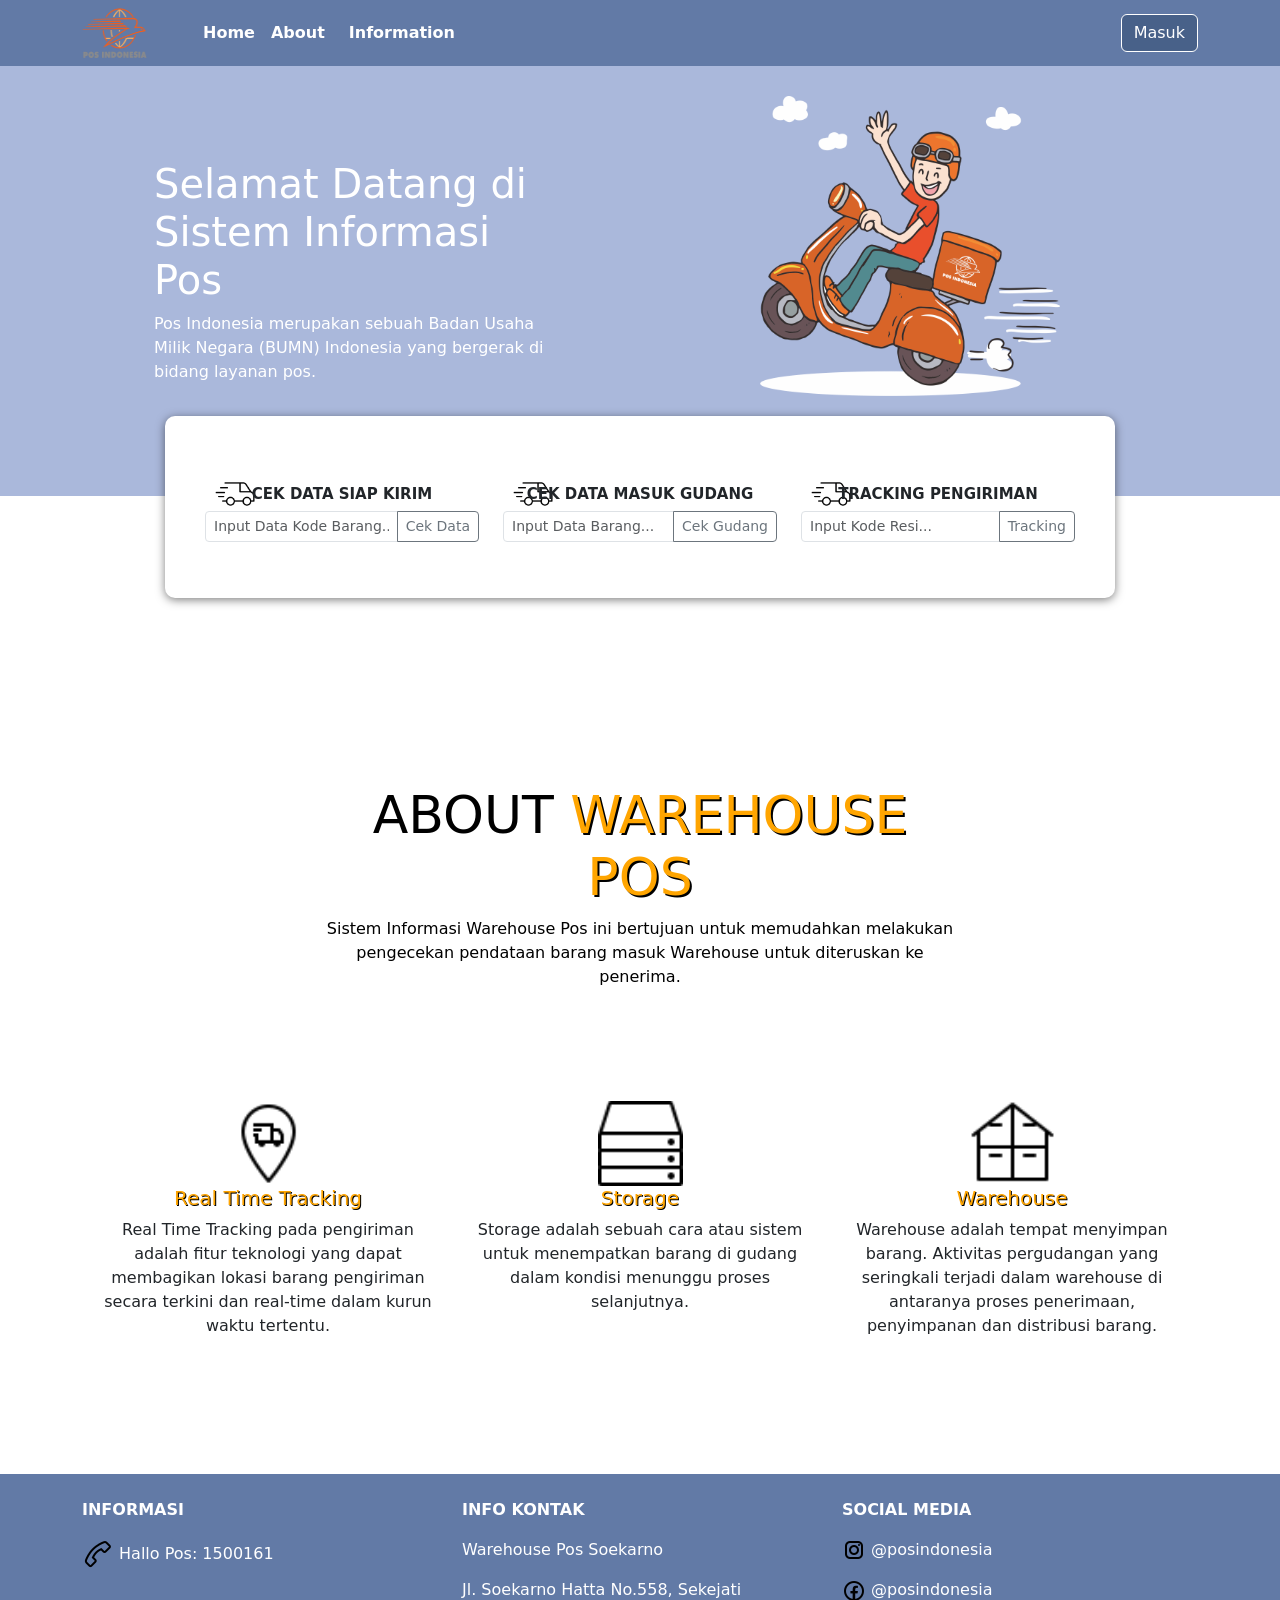
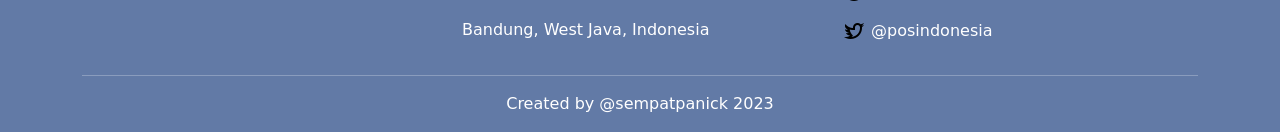
==== index.html @ ad921e0d "awal commit" ====
<!doctype html>
<html lang="en">

<head>
  <meta charset="utf-8">
  <meta name="viewport" content="width=device-width, initial-scale=1">
  <title>Sistem Informasi POS</title>
  <link href="https://cdn.jsdelivr.net/npm/bootstrap@5.3.0-alpha1/dist/css/bootstrap.min.css" rel="stylesheet"
    integrity="sha384-GLhlTQ8iRABdZLl6O3oVMWSktQOp6b7In1Zl3/Jr59b6EGGoI1aFkw7cmDA6j6gD" crossorigin="anonymous">
  <link href="assets/css/style.css" rel="stylesheet">
</head>

<body>
  <nav class="navbar fixed-top navbar-expand-lg bg-body-tertiary">
    <div class="container">
      <img src="assets/images/logoposnav.png" alt="Bootstrap" width="65" height="50" class="me-5">
      <button class="navbar-toggler" type="button" data-bs-toggle="collapse" data-bs-target="#navbarNav"
        aria-controls="navbarNav" aria-expanded="false" aria-label="Toggle navigation">
        <span class="navbar-toggler-icon"></span>
      </button>
      <div class="collapse navbar-collapse" id="navbarNav">
        <ul class="navbar-nav">
          <li class="nav-item">
            <a class="nav-link active fw-bold px-2" aria-current="page" href="#">Home</a>
          </li>
          <li class="nav-item">
            <a class="nav-link fw-bold px-2" href="#">About</a>
          </li>
          <li class="nav-item px-2">
            <a class="nav-link fw-bold" href="#">Information</a>
          </li>
        </ul>
        <form class="d-flex ms-auto" role="search">
          <a class="btn btn-masuk" href="pages/login.html">Masuk</a>
        </form>
      </div>
    </div>
  </nav>

  <!-- Content -->
  <div class="baner">
    <div class="container p-5">
      <div class="row justify-content-around">
        <div class="col mt-5 p-5">
          <h1 class="mt-3">Selamat Datang di Sistem Informasi Pos</h1>
          <p>Pos Indonesia merupakan sebuah Badan Usaha Milik Negara (BUMN) Indonesia yang bergerak di bidang layanan
            pos.</p>
        </div>
        <div class="col ms-5 p-5">
          <img src="assets/images/maskotpos.png" alt="Bootstrap" width="300" height="300" class="mx-5">
        </div>
      </div>
    </div>
  </div>

  <!-- info panel -->
  <div class="container">
    <div class="row justify-content-center">
      <div class="col-10 info-panel">
        <div class="row">
          <div class="col-lg">
            <img src="assets/images/icondeliv.png" alt="employee" class="float-left">
            <h4>Cek Data Siap Kirim</h4>
            <div class="input-group input-group-sm mb-3">
              <input type="text" class="form-control" placeholder="Input Data Kode Barang..." aria-label="lacakdata">
              <button class="btn btn-outline-secondary" type="button">Cek Data</button>
            </div>
          </div>
          <div class="col-lg">
            <img src="assets/images/icondeliv.png" alt="high res" class="float-left">
            <h4>Cek Data Masuk Gudang</h4>
            <div class="input-group input-group-sm mb-3">
              <input type="text" class="form-control" placeholder="Input Data Barang..." aria-label="mencaridatagudang">
              <button class="btn btn-outline-secondary" type="button">Cek Gudang</button>
            </div>
          </div>
          <div class="col-lg">
            <img src="assets/images/icondeliv.png" alt="security" class="float-left">
            <h4>Tracking Pengiriman</h4>
            <div class="input-group input-group-sm mb-3">
              <input type="text" class="form-control" placeholder="Input Kode Resi..." aria-label="trackingpengiriman">
              <button class="btn btn-outline-secondary" type="button">Tracking</button>
            </div>
          </div>
        </div>
      </div>
    </div>
  </div>
  <!-- akhir info panel -->

  <div id="aboutme"></div>
  <section id="about" class="about">
    <div class="container text-center mt-5">
      <div class="row justify-content-center about-us">
        <div class="col-md-7 text-center mt-5 mb-5">
          <div class="isi mt-5 mb-5">
            <h3>About <span>Warehouse Pos</span></h3>
            <p>
              Sistem Informasi Warehouse Pos ini bertujuan untuk memudahkan melakukan pengecekan pendataan barang masuk
              Warehouse untuk diteruskan ke penerima.
            </p>
          </div>
        </div>

        <div class="card-group">
          <div class="card">
            <div class="card-body">
              <img src="assets/images/iconstracking.png" class="card-img-top w-25">
              <h5 class="card-title">Real Time Tracking</h5>
              <p class="card-text">Real Time Tracking pada pengiriman adalah fitur teknologi yang dapat membagikan
                lokasi barang pengiriman secara terkini dan real-time dalam kurun waktu tertentu.</p>
            </div>
          </div>
          <div class="card">
            <div class="card-body">
              <img src="assets/images/iconsstorage.png" class="card-img-top w-25">
              <h5 class="card-title">Storage</h5>
              <p class="card-text">Storage adalah sebuah cara atau sistem untuk menempatkan barang di gudang dalam
                kondisi menunggu proses selanjutnya.</p>
            </div>
          </div>
          <div class="card">
            <div class="card-body">
              <img src="assets/images/iconswarehouse.png" class="card-img-top w-25">
              <h5 class="card-title">Warehouse</h5>
              <p class="card-text">Warehouse adalah tempat menyimpan barang. Aktivitas pergudangan yang seringkali
                terjadi dalam warehouse di antaranya proses penerimaan, penyimpanan dan distribusi barang.</p>
            </div>
          </div>
        </div>

      </div>
    </div>
  </section>

  <section class="footer">
    <footer class="text-white">
      <div class="container footer">
        <div class="row pt-2">
          <div class="col-md-4 mt-3 footer-box">
            <p><b>INFORMASI</b></p>
            <p><img src="assets/images/iconcall.png" class="icon"> Hallo Pos: 1500161</p>
          </div>
          <div class="col-md-4 mt-3 footer-box">
            <p><b>INFO KONTAK</b></p>
            <p>Warehouse Pos Soekarno</p>
            <p>Jl. Soekarno Hatta No.558, Sekejati</p>
            <p>Bandung, West Java, Indonesia</p>
          </div>
          <div class="col-md-4 mt-3 footer-box">
            <p><b>SOCIAL MEDIA</b></p>
            <p><img src="assets/images/iconinstagram.png" class="icon"> @posindonesia</p>
            <p><img src="assets/images/iconfacebook.png" class="icon"> @posindonesia</p>
            <p><img src="assets/images/icontwitter.png" class="icon"> @posindonesia</p>
          </div>
          <div class="copyright col text-center">
            <hr>
            <p>Created by <a>@sempatpanick 2023</a>
          </div>
        </div>
      </div>
    </footer>
  </section>

  <script src="https://cdn.jsdelivr.net/npm/bootstrap@5.3.0-alpha1/dist/js/bootstrap.bundle.min.js"
    integrity="sha384-w76AqPfDkMBDXo30jS1Sgez6pr3x5MlQ1ZAGC+nuZB+EYdgRZgiwxhTBTkF7CXvN"
    crossorigin="anonymous"></script>
</body>

</html>
---- assets/css/style.css ----
.navbar {
  background-color: #627aa6 !important;
  /* box-shadow: 2px 2px 2px rgba(255, 255, 255, 0.8);
  padding: 10px;
  border: 1px dashed grey; */
}
.nav-link {
  color: white !important;
}
.btn-masuk {
  background-color: #486189;
  color: white;
  border: 1px solid white;
}

.baner,
h1 {
  background-color: #aab8db;
  color: white;
}

/* Bagian Panel */
.info-panel {
  box-shadow: 0 2px 10px rgba(0, 0, 0, 0.5);
  border-radius: 10px;
  margin-top: -80px;
  background-color: white;
  padding: 40px;
}

.info-panel img {
  width: 40px;
  height: 40px;
  margin-bottom: -50px;
  margin-left: 10px;
}

.info-panel h4 {
  font-size: 15px;
  text-transform: uppercase;
  font-weight: bold;
  margin-top: 5px;
  text-align: center;
}
/* Akhir Bagian Panel */

body {
  height: 1000px;
}

/* Awal About */
.about {
  background-size: cover;
  color: black;
  background-position: center;
  position: relative;
}

.about-us {
  margin-top: 90px;
  margin-bottom: 120px;
  text-align: center;
}

.about-us h3 {
  font-size: 52px;
  font-weight: 200;
  text-transform: uppercase;
  margin-top: 30px;
}

.about-us h3 span {
  font-weight: 500;
  color: orange;
  text-shadow: 2px 2px #000;
}
/* Akhir About */

.card{
  border: #000;
}
.card h5{
  color: orange;
  text-shadow: 1px 1px #000;
}

.footer{
  background-color: #627aa6 !important;
}
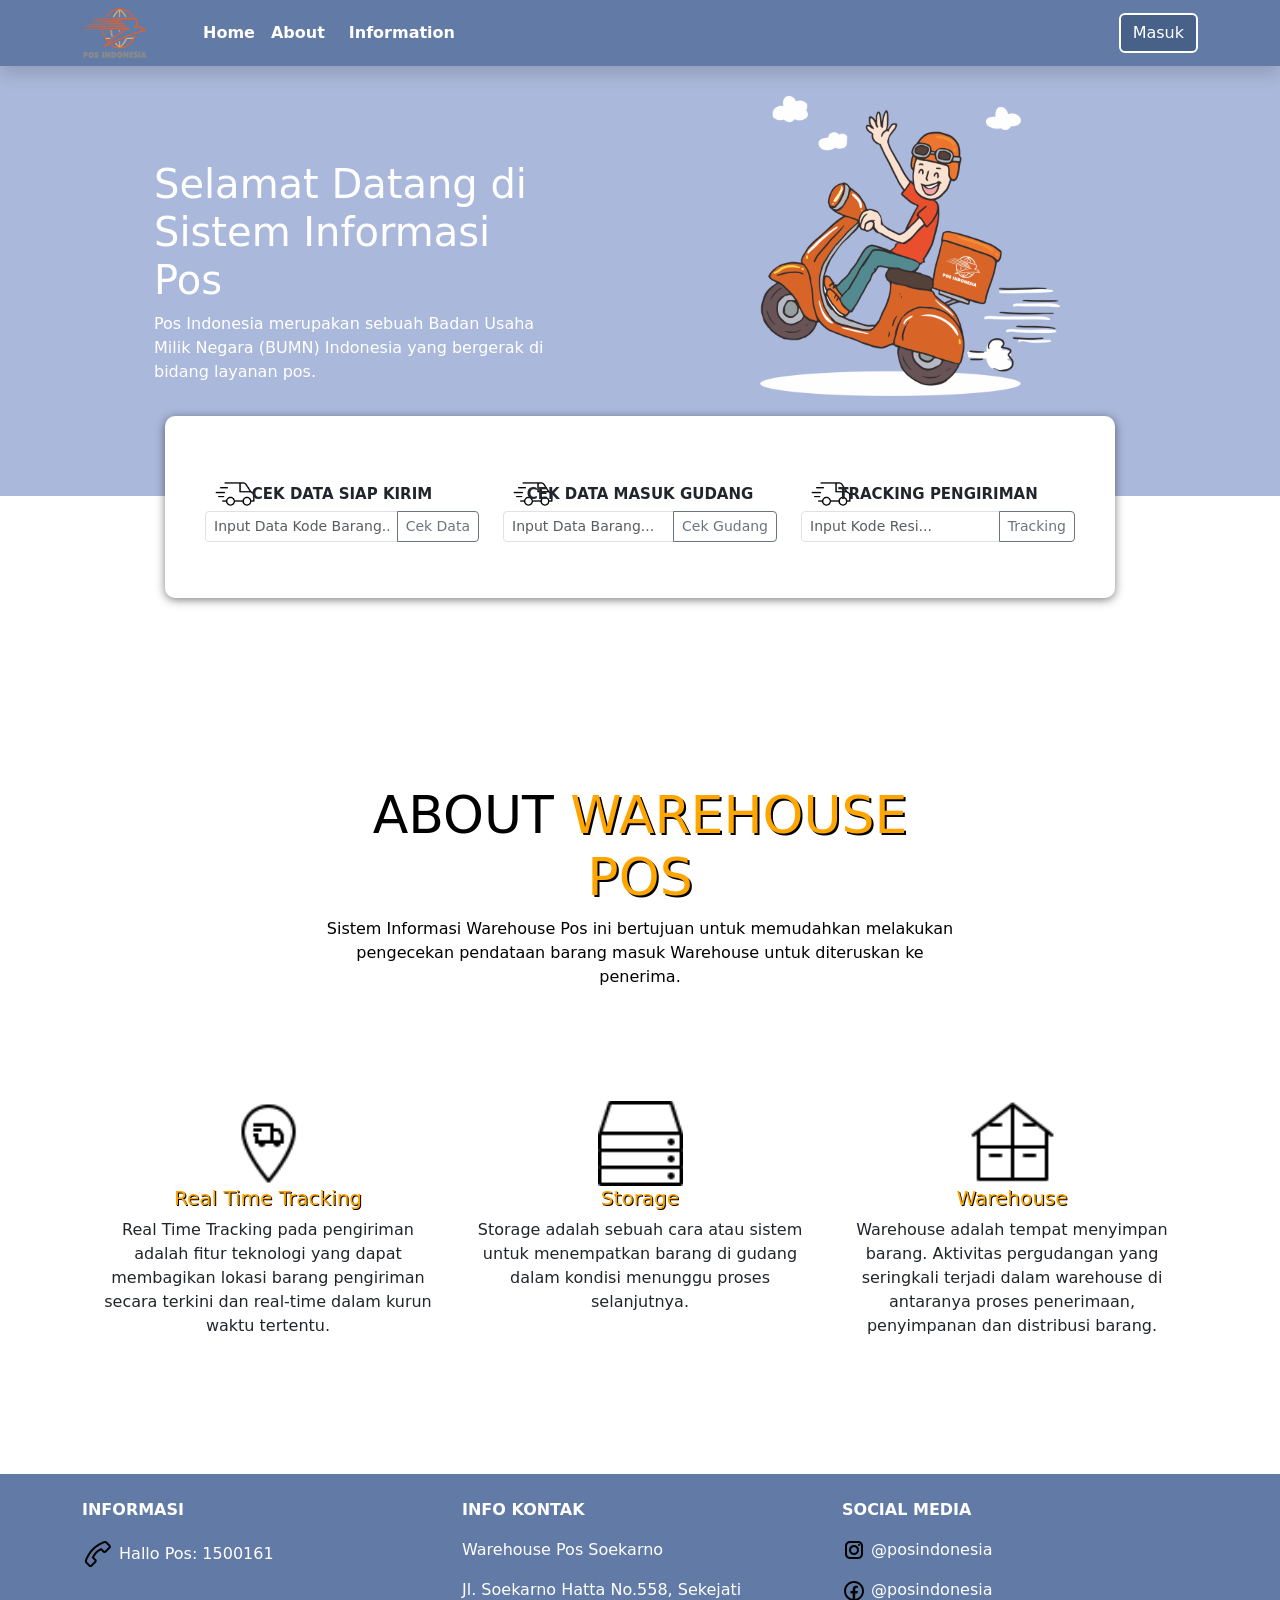
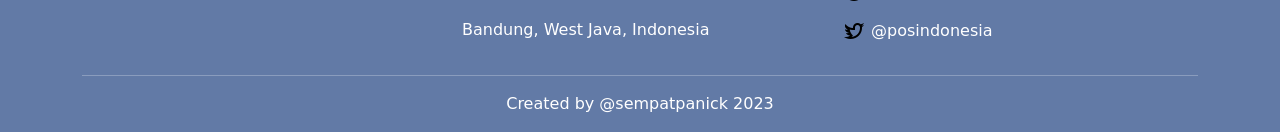
==== commit 423e1e1a: "Update CSS di index, admin, login dan tables" ====
--- a/index.html
+++ b/index.html
@@ -11,7 +11,7 @@
 </head>
 
 <body>
-  <nav class="navbar fixed-top navbar-expand-lg bg-body-tertiary">
+  <nav class="shadow bg-body navbar fixed-top navbar-expand-lg bg-body-tertiary">
     <div class="container">
       <img src="assets/images/logoposnav.png" alt="Bootstrap" width="65" height="50" class="me-5">
       <button class="navbar-toggler" type="button" data-bs-toggle="collapse" data-bs-target="#navbarNav"
@@ -24,10 +24,10 @@
             <a class="nav-link active fw-bold px-2" aria-current="page" href="#">Home</a>
           </li>
           <li class="nav-item">
-            <a class="nav-link fw-bold px-2" href="#">About</a>
+            <a class="nav-link fw-bold px-2" href="#aboutme">About</a>
           </li>
           <li class="nav-item px-2">
-            <a class="nav-link fw-bold" href="#">Information</a>
+            <a class="nav-link fw-bold" href="#footer">Information</a>
           </li>
         </ul>
         <form class="d-flex ms-auto" role="search">
@@ -133,34 +133,36 @@
     </div>
   </section>
 
-  <section class="footer">
-    <footer class="text-white">
-      <div class="container footer">
-        <div class="row pt-2">
-          <div class="col-md-4 mt-3 footer-box">
-            <p><b>INFORMASI</b></p>
-            <p><img src="assets/images/iconcall.png" class="icon"> Hallo Pos: 1500161</p>
-          </div>
-          <div class="col-md-4 mt-3 footer-box">
-            <p><b>INFO KONTAK</b></p>
-            <p>Warehouse Pos Soekarno</p>
-            <p>Jl. Soekarno Hatta No.558, Sekejati</p>
-            <p>Bandung, West Java, Indonesia</p>
-          </div>
-          <div class="col-md-4 mt-3 footer-box">
-            <p><b>SOCIAL MEDIA</b></p>
-            <p><img src="assets/images/iconinstagram.png" class="icon"> @posindonesia</p>
-            <p><img src="assets/images/iconfacebook.png" class="icon"> @posindonesia</p>
-            <p><img src="assets/images/icontwitter.png" class="icon"> @posindonesia</p>
-          </div>
-          <div class="copyright col text-center">
-            <hr>
-            <p>Created by <a>@sempatpanick 2023</a>
+  <div id="footer">
+    <section class="footer">
+      <footer class="text-white">
+        <div class="container footer">
+          <div class="row pt-2">
+            <div class="col-md-4 mt-3 footer-box">
+              <p><b>INFORMASI</b></p>
+              <p><img src="assets/images/iconcall.png" class="icon"> Hallo Pos: 1500161</p>
+            </div>
+            <div class="col-md-4 mt-3 footer-box">
+              <p><b>INFO KONTAK</b></p>
+              <p>Warehouse Pos Soekarno</p>
+              <p>Jl. Soekarno Hatta No.558, Sekejati</p>
+              <p>Bandung, West Java, Indonesia</p>
+            </div>
+            <div class="col-md-4 mt-3 footer-box">
+              <p><b>SOCIAL MEDIA</b></p>
+              <p><img src="assets/images/iconinstagram.png" class="icon"> @posindonesia</p>
+              <p><img src="assets/images/iconfacebook.png" class="icon"> @posindonesia</p>
+              <p><img src="assets/images/icontwitter.png" class="icon"> @posindonesia</p>
+            </div>
+            <div class="copyright col text-center">
+              <hr>
+              <p>Created by <a>@sempatpanick 2023</a>
+            </div>
           </div>
         </div>
-      </div>
-    </footer>
-  </section>
+      </footer>
+    </section>
+  </div>
 
   <script src="https://cdn.jsdelivr.net/npm/bootstrap@5.3.0-alpha1/dist/js/bootstrap.bundle.min.js"
     integrity="sha384-w76AqPfDkMBDXo30jS1Sgez6pr3x5MlQ1ZAGC+nuZB+EYdgRZgiwxhTBTkF7CXvN"
--- a/assets/css/style.css
+++ b/assets/css/style.css
@@ -4,13 +4,27 @@
   padding: 10px;
   border: 1px dashed grey; */
 }
+
 .nav-link {
   color: white !important;
 }
+
 .btn-masuk {
   background-color: #486189;
   color: white;
   border: 1px solid white;
+}
+
+.btn-masuk {
+  background-color: #486189;
+  color: white;
+  border: 2px solid white;
+}
+
+.btn-masuk:hover {
+  background-color: #486189;
+  color: black;
+  border: 2px solid black;
 }
 
 .baner,
@@ -42,6 +56,7 @@
   margin-top: 5px;
   text-align: center;
 }
+
 /* Akhir Bagian Panel */
 
 body {
@@ -74,16 +89,18 @@
   color: orange;
   text-shadow: 2px 2px #000;
 }
+
 /* Akhir About */
 
-.card{
+.card {
   border: #000;
 }
-.card h5{
+
+.card h5 {
   color: orange;
   text-shadow: 1px 1px #000;
 }
 
-.footer{
+.footer {
   background-color: #627aa6 !important;
 }
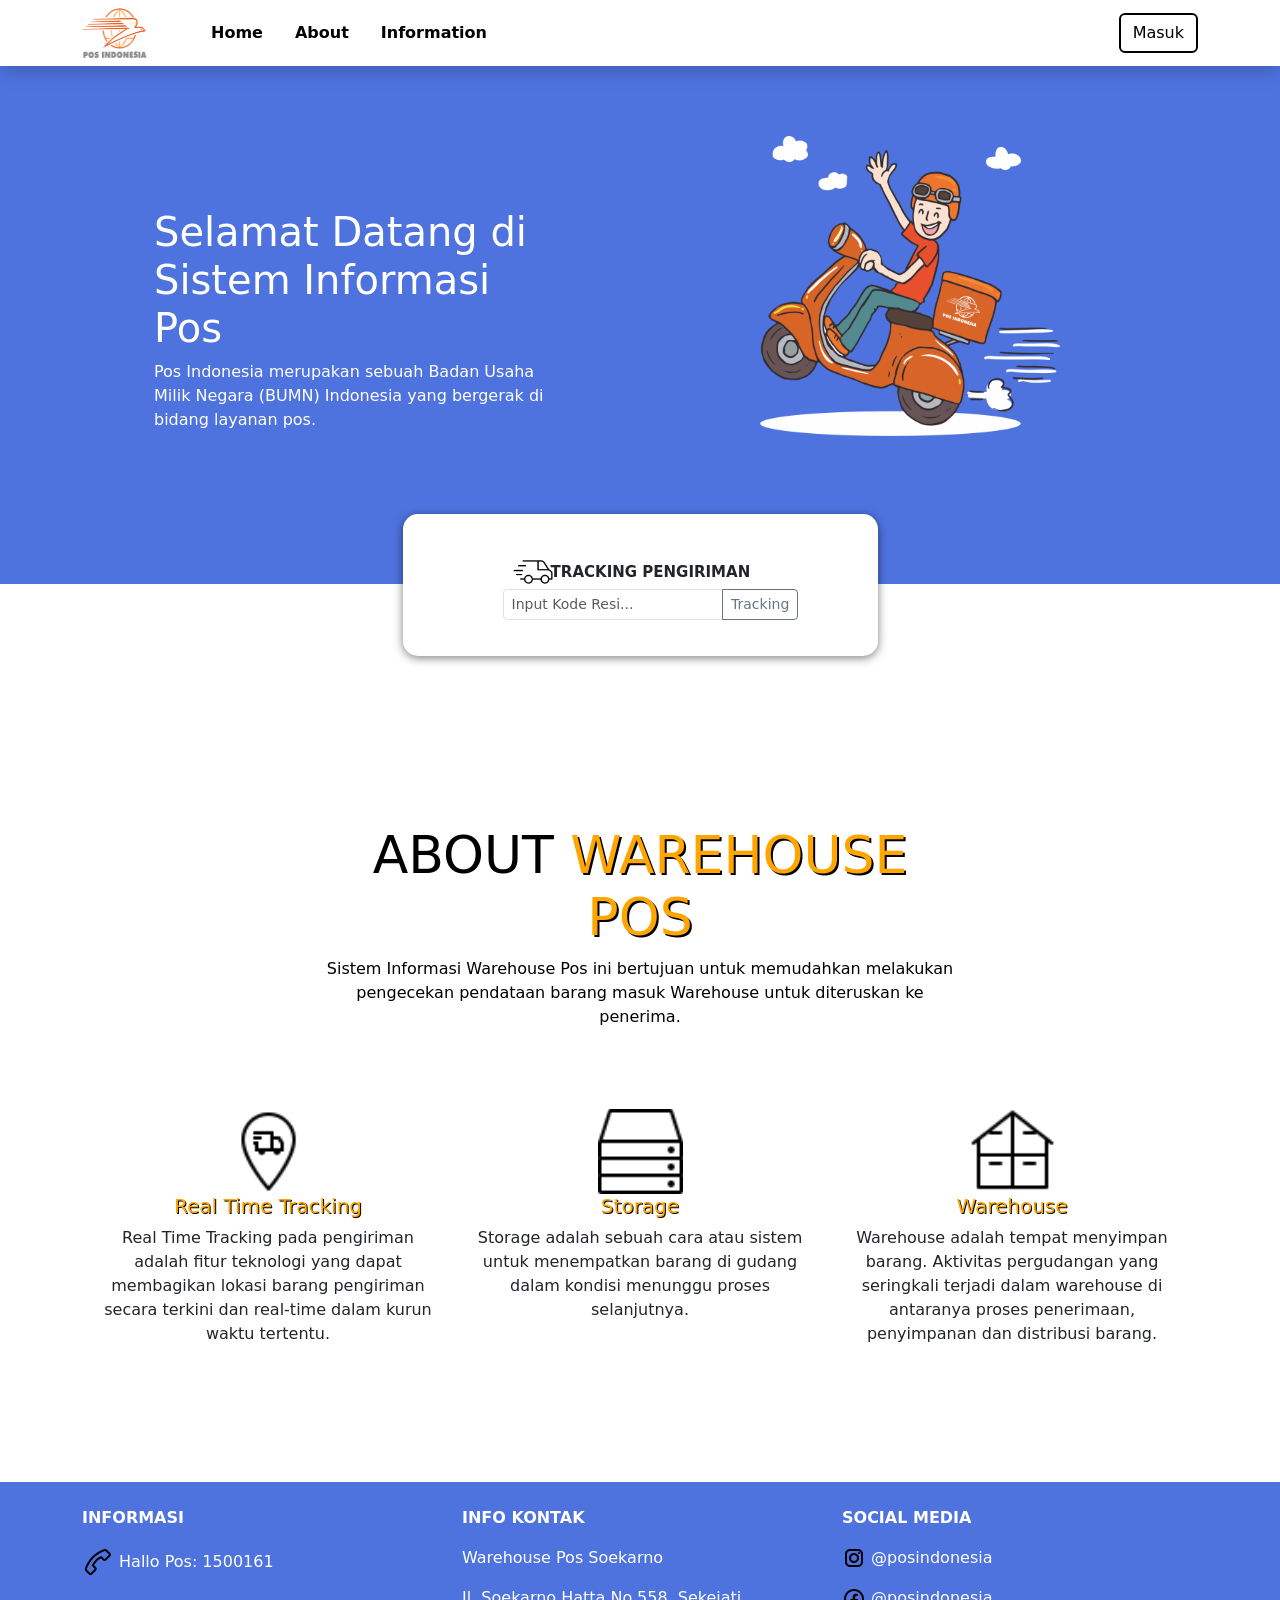
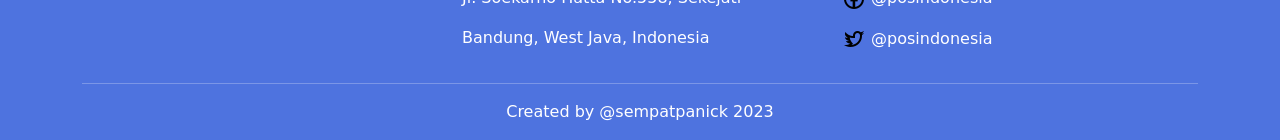
==== commit 24c677f0: "update index, admin, login, tables pewarnaan" ====
--- a/index.html
+++ b/index.html
@@ -8,6 +8,7 @@
   <link href="https://cdn.jsdelivr.net/npm/bootstrap@5.3.0-alpha1/dist/css/bootstrap.min.css" rel="stylesheet"
     integrity="sha384-GLhlTQ8iRABdZLl6O3oVMWSktQOp6b7In1Zl3/Jr59b6EGGoI1aFkw7cmDA6j6gD" crossorigin="anonymous">
   <link href="assets/css/style.css" rel="stylesheet">
+  <link rel="icon" href="assets/images/logoposnav.png">
 </head>
 
 <body>
@@ -20,11 +21,11 @@
       </button>
       <div class="collapse navbar-collapse" id="navbarNav">
         <ul class="navbar-nav">
-          <li class="nav-item">
-            <a class="nav-link active fw-bold px-2" aria-current="page" href="#">Home</a>
+          <li class="nav-item px-2">
+            <a class="nav-link active fw-bold" aria-current="page" href="#">Home</a>
           </li>
-          <li class="nav-item">
-            <a class="nav-link fw-bold px-2" href="#aboutme">About</a>
+          <li class="nav-item px-2">
+            <a class="nav-link fw-bold" href="#aboutme">About</a>
           </li>
           <li class="nav-item px-2">
             <a class="nav-link fw-bold" href="#footer">Information</a>
@@ -42,11 +43,11 @@
     <div class="container p-5">
       <div class="row justify-content-around">
         <div class="col mt-5 p-5">
-          <h1 class="mt-3">Selamat Datang di Sistem Informasi Pos</h1>
+          <h1 class="mt-4">Selamat Datang di Sistem Informasi Pos</h1>
           <p>Pos Indonesia merupakan sebuah Badan Usaha Milik Negara (BUMN) Indonesia yang bergerak di bidang layanan
             pos.</p>
         </div>
-        <div class="col ms-5 p-5">
+        <div class="img-maskot col ms-5 p-5">
           <img src="assets/images/maskotpos.png" alt="Bootstrap" width="300" height="300" class="mx-5">
         </div>
       </div>
@@ -56,35 +57,18 @@
   <!-- info panel -->
   <div class="container">
     <div class="row justify-content-center">
-      <div class="col-10 info-panel">
-        <div class="row">
-          <div class="col-lg">
-            <img src="assets/images/icondeliv.png" alt="employee" class="float-left">
-            <h4>Cek Data Siap Kirim</h4>
-            <div class="input-group input-group-sm mb-3">
-              <input type="text" class="form-control" placeholder="Input Data Kode Barang..." aria-label="lacakdata">
-              <button class="btn btn-outline-secondary" type="button">Cek Data</button>
-            </div>
-          </div>
-          <div class="col-lg">
-            <img src="assets/images/icondeliv.png" alt="high res" class="float-left">
-            <h4>Cek Data Masuk Gudang</h4>
-            <div class="input-group input-group-sm mb-3">
-              <input type="text" class="form-control" placeholder="Input Data Barang..." aria-label="mencaridatagudang">
-              <button class="btn btn-outline-secondary" type="button">Cek Gudang</button>
-            </div>
-          </div>
-          <div class="col-lg">
-            <img src="assets/images/icondeliv.png" alt="security" class="float-left">
-            <h4>Tracking Pengiriman</h4>
-            <div class="input-group input-group-sm mb-3">
-              <input type="text" class="form-control" placeholder="Input Kode Resi..." aria-label="trackingpengiriman">
-              <button class="btn btn-outline-secondary" type="button">Tracking</button>
-            </div>
+      <div class="col-5 info-panel">
+        <div class="col-lg-10">
+          <img src="assets/images/icondeliv.png" alt="security" class="float-left">
+          <h4>Tracking Pengiriman</h4>
+          <div class="input-group input-group-sm mb-3">
+            <input type="text" class="form-control" placeholder="Input Kode Resi..." aria-label="trackingpengiriman">
+            <button class="btn btn-outline-secondary" type="button">Tracking</button>
           </div>
         </div>
       </div>
     </div>
+  </div>
   </div>
   <!-- akhir info panel -->
 
@@ -93,13 +77,11 @@
     <div class="container text-center mt-5">
       <div class="row justify-content-center about-us">
         <div class="col-md-7 text-center mt-5 mb-5">
-          <div class="isi mt-5 mb-5">
-            <h3>About <span>Warehouse Pos</span></h3>
-            <p>
-              Sistem Informasi Warehouse Pos ini bertujuan untuk memudahkan melakukan pengecekan pendataan barang masuk
-              Warehouse untuk diteruskan ke penerima.
-            </p>
-          </div>
+          <h3>About <span>Warehouse Pos</span></h3>
+          <p>
+            Sistem Informasi Warehouse Pos ini bertujuan untuk memudahkan melakukan pengecekan pendataan barang masuk
+            Warehouse untuk diteruskan ke penerima.
+          </p>
         </div>
 
         <div class="card-group">
--- a/assets/css/style.css
+++ b/assets/css/style.css
@@ -1,12 +1,9 @@
 .navbar {
-  background-color: #627aa6 !important;
-  /* box-shadow: 2px 2px 2px rgba(255, 255, 255, 0.8);
-  padding: 10px;
-  border: 1px dashed grey; */
+  background-color: #fff !important;
 }
 
 .nav-link {
-  color: white !important;
+  color: black !important;
 }
 
 .btn-masuk {
@@ -16,30 +13,36 @@
 }
 
 .btn-masuk {
-  background-color: #486189;
-  color: white;
-  border: 2px solid white;
-}
-
-.btn-masuk:hover {
-  background-color: #486189;
+  background-color: white;
   color: black;
   border: 2px solid black;
 }
 
+.btn-masuk:hover {
+  background-color: #4e73df;
+  color: white;
+  border: 2px solid black;
+}
+
+.baner {
+  padding: 40px;
+}
+
 .baner,
 h1 {
-  background-color: #aab8db;
+  background-color: #4e73df;
+  /* background-color: #aab8db; */
   color: white;
 }
 
 /* Bagian Panel */
 .info-panel {
   box-shadow: 0 2px 10px rgba(0, 0, 0, 0.5);
-  border-radius: 10px;
-  margin-top: -80px;
+  border-radius: 15px;
+  margin-top: -70px;
   background-color: white;
-  padding: 40px;
+  padding: 20px;
+  padding-left: 100px;
 }
 
 .info-panel img {
@@ -102,5 +105,27 @@
 }
 
 .footer {
-  background-color: #627aa6 !important;
+  background-color: #4e73df !important;
+}
+
+@media screen and (max-width:680px) {
+
+  /* Bagian Panel */
+  .info-panel {
+    box-shadow: 0 2px 10px rgba(0, 0, 0, 0.5);
+    border-radius: 15px;
+    margin-top: -70px;
+    background-color: white;
+    padding: 25px;
+    width: 350px;
+  }
+
+  .info-panel h4 {
+    font-size: 15px;
+    text-transform: uppercase;
+    font-weight: bold;
+    margin-top: 6px;
+  }
+
+  /* Akhir Bagian Panel */
 }
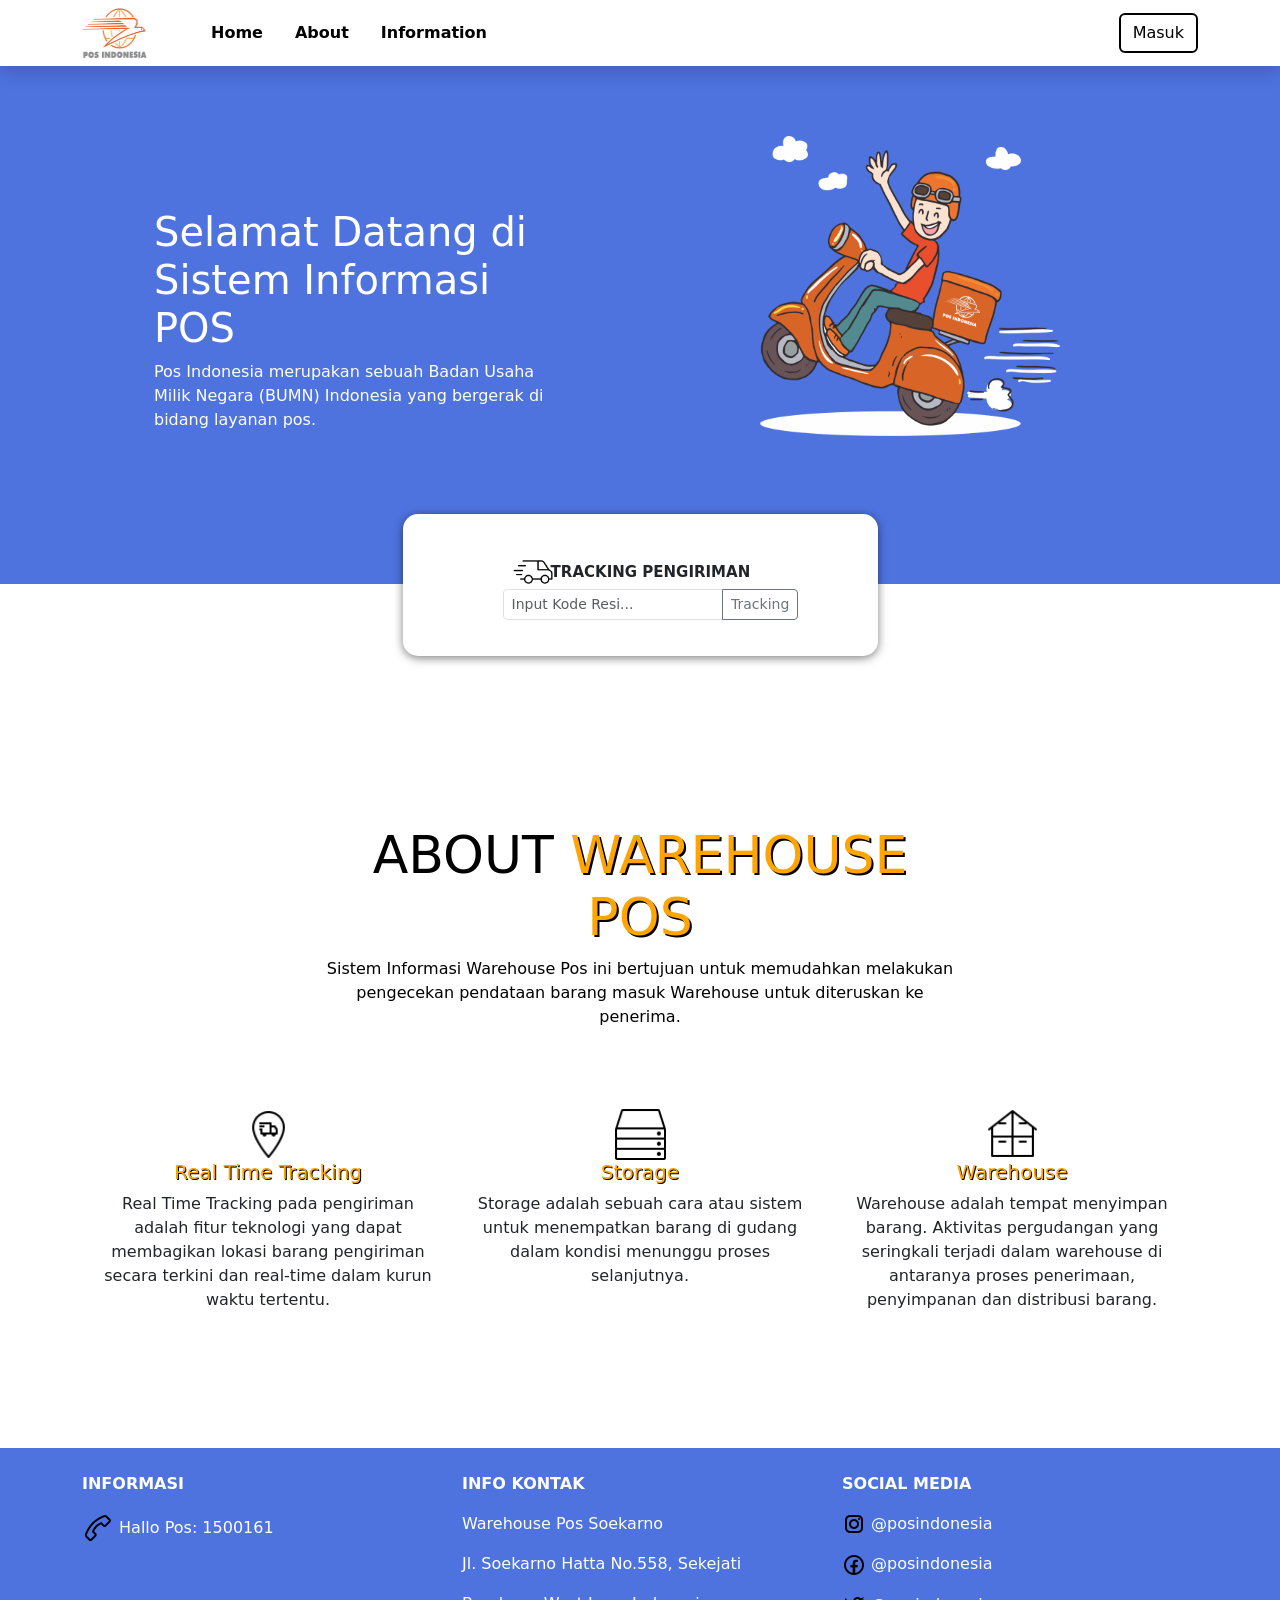
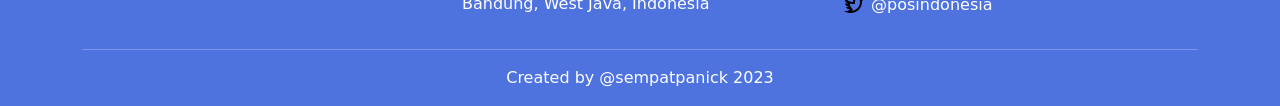
==== commit 4af5a7c8: "Update index dan css" ====
--- a/index.html
+++ b/index.html
@@ -43,7 +43,7 @@
     <div class="container p-5">
       <div class="row justify-content-around">
         <div class="col mt-5 p-5">
-          <h1 class="mt-4">Selamat Datang di Sistem Informasi Pos</h1>
+          <h1 class="mt-4">Selamat Datang di Sistem Informasi POS</h1>
           <p>Pos Indonesia merupakan sebuah Badan Usaha Milik Negara (BUMN) Indonesia yang bergerak di bidang layanan
             pos.</p>
         </div>
@@ -87,7 +87,7 @@
         <div class="card-group">
           <div class="card">
             <div class="card-body">
-              <img src="assets/images/iconstracking.png" class="card-img-top w-25">
+              <img src="assets/images/iconstracking.png" class="card-img-top">
               <h5 class="card-title">Real Time Tracking</h5>
               <p class="card-text">Real Time Tracking pada pengiriman adalah fitur teknologi yang dapat membagikan
                 lokasi barang pengiriman secara terkini dan real-time dalam kurun waktu tertentu.</p>
@@ -95,7 +95,7 @@
           </div>
           <div class="card">
             <div class="card-body">
-              <img src="assets/images/iconsstorage.png" class="card-img-top w-25">
+              <img src="assets/images/iconsstorage.png" class="card-img-top">
               <h5 class="card-title">Storage</h5>
               <p class="card-text">Storage adalah sebuah cara atau sistem untuk menempatkan barang di gudang dalam
                 kondisi menunggu proses selanjutnya.</p>
@@ -103,7 +103,7 @@
           </div>
           <div class="card">
             <div class="card-body">
-              <img src="assets/images/iconswarehouse.png" class="card-img-top w-25">
+              <img src="assets/images/iconswarehouse.png" class="card-img-top">
               <h5 class="card-title">Warehouse</h5>
               <p class="card-text">Warehouse adalah tempat menyimpan barang. Aktivitas pergudangan yang seringkali
                 terjadi dalam warehouse di antaranya proses penerimaan, penyimpanan dan distribusi barang.</p>
--- a/assets/css/style.css
+++ b/assets/css/style.css
@@ -104,6 +104,10 @@
   text-shadow: 1px 1px #000;
 }
 
+.card-body img {
+  width: 15%;
+}
+
 .footer {
   background-color: #4e73df !important;
 }
@@ -128,4 +132,18 @@
   }
 
   /* Akhir Bagian Panel */
+
+  .card h5 {
+    color: orange;
+    text-shadow: 1px 1px #000;
+  }
+
+  .card-body img {
+    width: 10%;
+  }
+
+  .footer {
+    background-color: #4e73df !important;
+    text-align: center;
+  }
 }
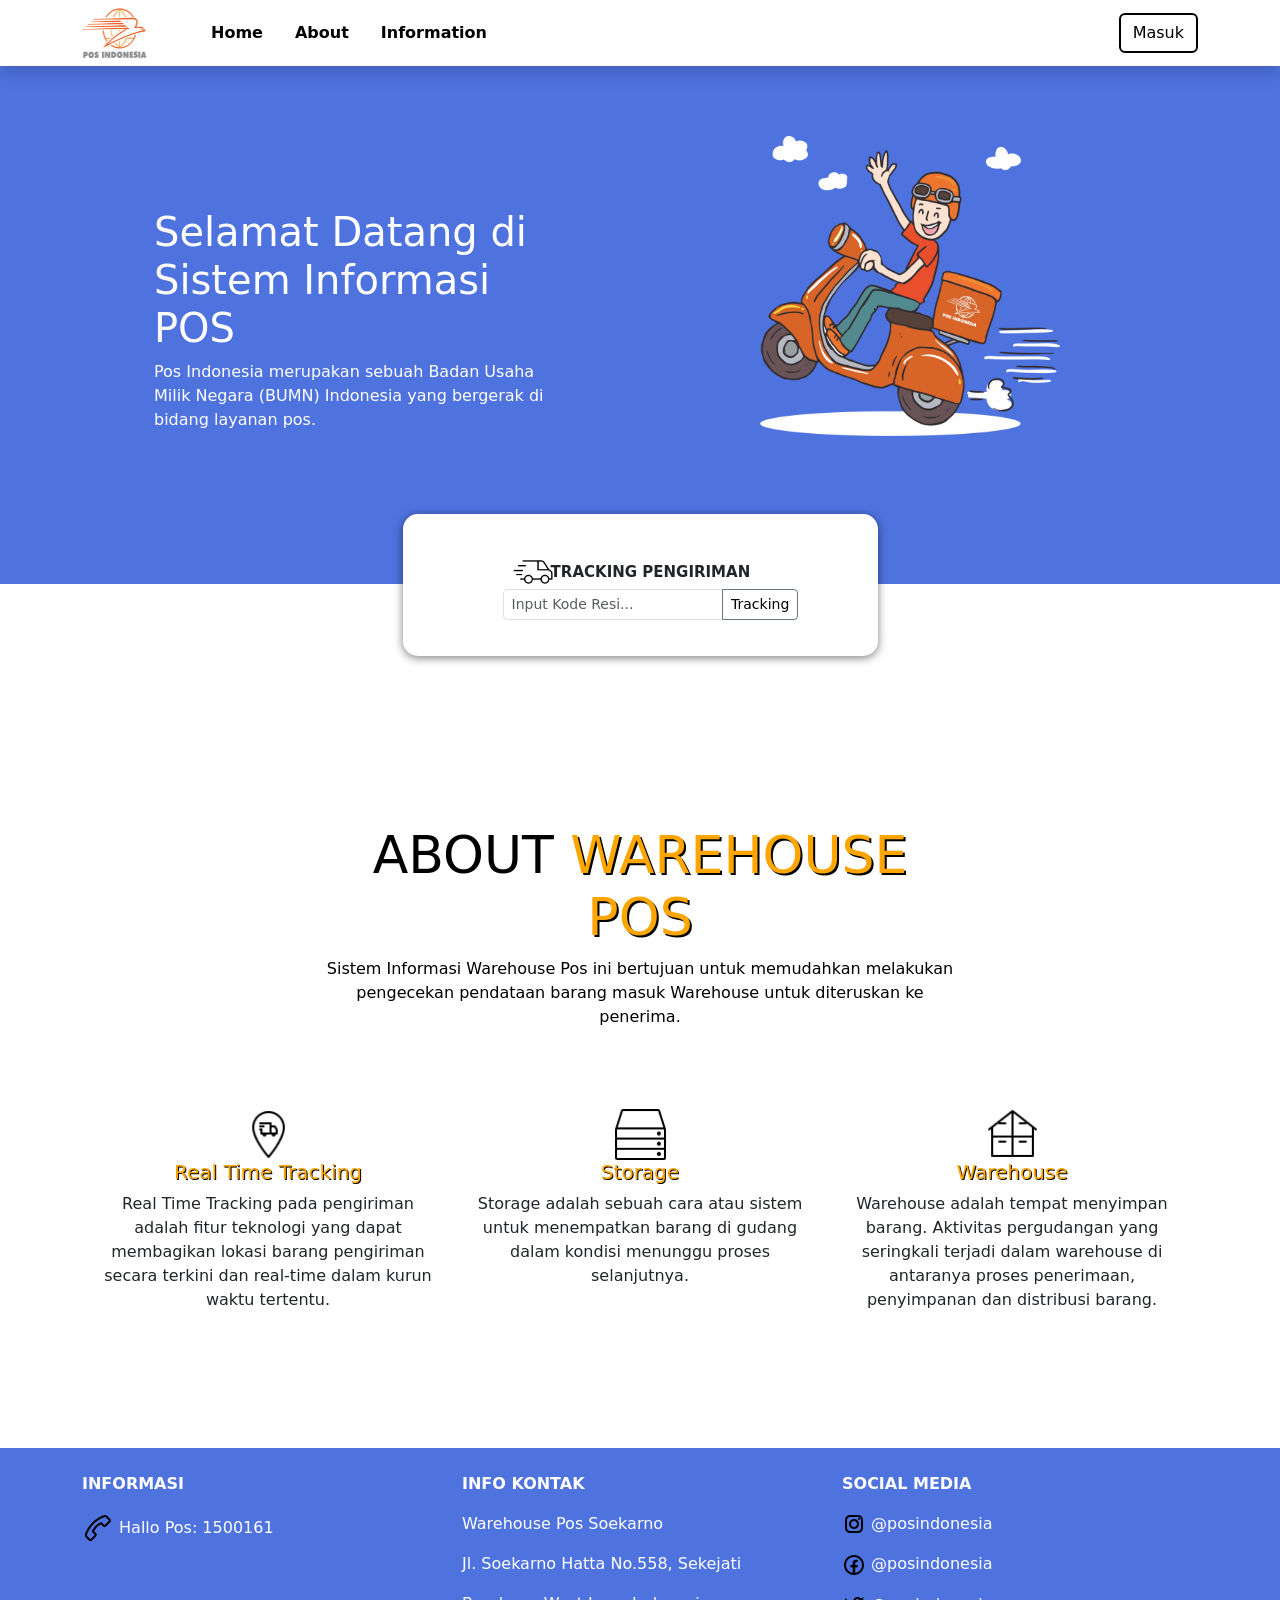
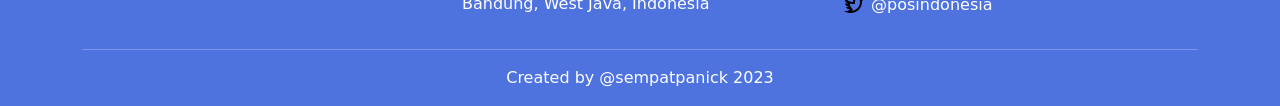
==== commit 5ac8e045: "Update Dashboard All" ====
--- a/index.html
+++ b/index.html
@@ -22,7 +22,7 @@
       <div class="collapse navbar-collapse" id="navbarNav">
         <ul class="navbar-nav">
           <li class="nav-item px-2">
-            <a class="nav-link active fw-bold" aria-current="page" href="#">Home</a>
+            <a class="nav-link active fw-bold" aria-current="page" href="index.html">Home</a>
           </li>
           <li class="nav-item px-2">
             <a class="nav-link fw-bold" href="#aboutme">About</a>
@@ -63,7 +63,8 @@
           <h4>Tracking Pengiriman</h4>
           <div class="input-group input-group-sm mb-3">
             <input type="text" class="form-control" placeholder="Input Kode Resi..." aria-label="trackingpengiriman">
-            <button class="btn btn-outline-secondary" type="button">Tracking</button>
+            <button class="btn btn-outline-secondary"><a style="text-decoration:none; color: black;"
+                href="pages/tracking.html">Tracking</a></button>
           </div>
         </div>
       </div>
@@ -72,49 +73,53 @@
   </div>
   <!-- akhir info panel -->
 
-  <div id="aboutme"></div>
-  <section id="about" class="about">
-    <div class="container text-center mt-5">
-      <div class="row justify-content-center about-us">
-        <div class="col-md-7 text-center mt-5 mb-5">
-          <h3>About <span>Warehouse Pos</span></h3>
-          <p>
-            Sistem Informasi Warehouse Pos ini bertujuan untuk memudahkan melakukan pengecekan pendataan barang masuk
-            Warehouse untuk diteruskan ke penerima.
-          </p>
-        </div>
+  <!-- info aboutme -->
+  <div id="aboutme">
+    <section id="about" class="about">
+      <div class="container text-center mt-5">
+        <div class="row justify-content-center about-us">
+          <div class="col-md-7 text-center mt-5 mb-5">
+            <h3>About <span>Warehouse Pos</span></h3>
+            <p>
+              Sistem Informasi Warehouse Pos ini bertujuan untuk memudahkan melakukan pengecekan pendataan barang masuk
+              Warehouse untuk diteruskan ke penerima.
+            </p>
+          </div>
 
-        <div class="card-group">
-          <div class="card">
-            <div class="card-body">
-              <img src="assets/images/iconstracking.png" class="card-img-top">
-              <h5 class="card-title">Real Time Tracking</h5>
-              <p class="card-text">Real Time Tracking pada pengiriman adalah fitur teknologi yang dapat membagikan
-                lokasi barang pengiriman secara terkini dan real-time dalam kurun waktu tertentu.</p>
+          <div class="card-group">
+            <div class="card">
+              <div class="card-body">
+                <img src="assets/images/iconstracking.png" class="card-img-top">
+                <h5 class="card-title">Real Time Tracking</h5>
+                <p class="card-text">Real Time Tracking pada pengiriman adalah fitur teknologi yang dapat membagikan
+                  lokasi barang pengiriman secara terkini dan real-time dalam kurun waktu tertentu.</p>
+              </div>
+            </div>
+            <div class="card">
+              <div class="card-body">
+                <img src="assets/images/iconsstorage.png" class="card-img-top">
+                <h5 class="card-title">Storage</h5>
+                <p class="card-text">Storage adalah sebuah cara atau sistem untuk menempatkan barang di gudang dalam
+                  kondisi menunggu proses selanjutnya.</p>
+              </div>
+            </div>
+            <div class="card">
+              <div class="card-body">
+                <img src="assets/images/iconswarehouse.png" class="card-img-top">
+                <h5 class="card-title">Warehouse</h5>
+                <p class="card-text">Warehouse adalah tempat menyimpan barang. Aktivitas pergudangan yang seringkali
+                  terjadi dalam warehouse di antaranya proses penerimaan, penyimpanan dan distribusi barang.</p>
+              </div>
             </div>
           </div>
-          <div class="card">
-            <div class="card-body">
-              <img src="assets/images/iconsstorage.png" class="card-img-top">
-              <h5 class="card-title">Storage</h5>
-              <p class="card-text">Storage adalah sebuah cara atau sistem untuk menempatkan barang di gudang dalam
-                kondisi menunggu proses selanjutnya.</p>
-            </div>
-          </div>
-          <div class="card">
-            <div class="card-body">
-              <img src="assets/images/iconswarehouse.png" class="card-img-top">
-              <h5 class="card-title">Warehouse</h5>
-              <p class="card-text">Warehouse adalah tempat menyimpan barang. Aktivitas pergudangan yang seringkali
-                terjadi dalam warehouse di antaranya proses penerimaan, penyimpanan dan distribusi barang.</p>
-            </div>
-          </div>
+
         </div>
+      </div>
+    </section>
+  </div>
+  <!-- akhir aboutme -->
 
-      </div>
-    </div>
-  </section>
-
+  <!-- awal footer -->
   <div id="footer">
     <section class="footer">
       <footer class="text-white">
@@ -145,6 +150,7 @@
       </footer>
     </section>
   </div>
+  <!-- akhir footer -->
 
   <script src="https://cdn.jsdelivr.net/npm/bootstrap@5.3.0-alpha1/dist/js/bootstrap.bundle.min.js"
     integrity="sha384-w76AqPfDkMBDXo30jS1Sgez6pr3x5MlQ1ZAGC+nuZB+EYdgRZgiwxhTBTkF7CXvN"
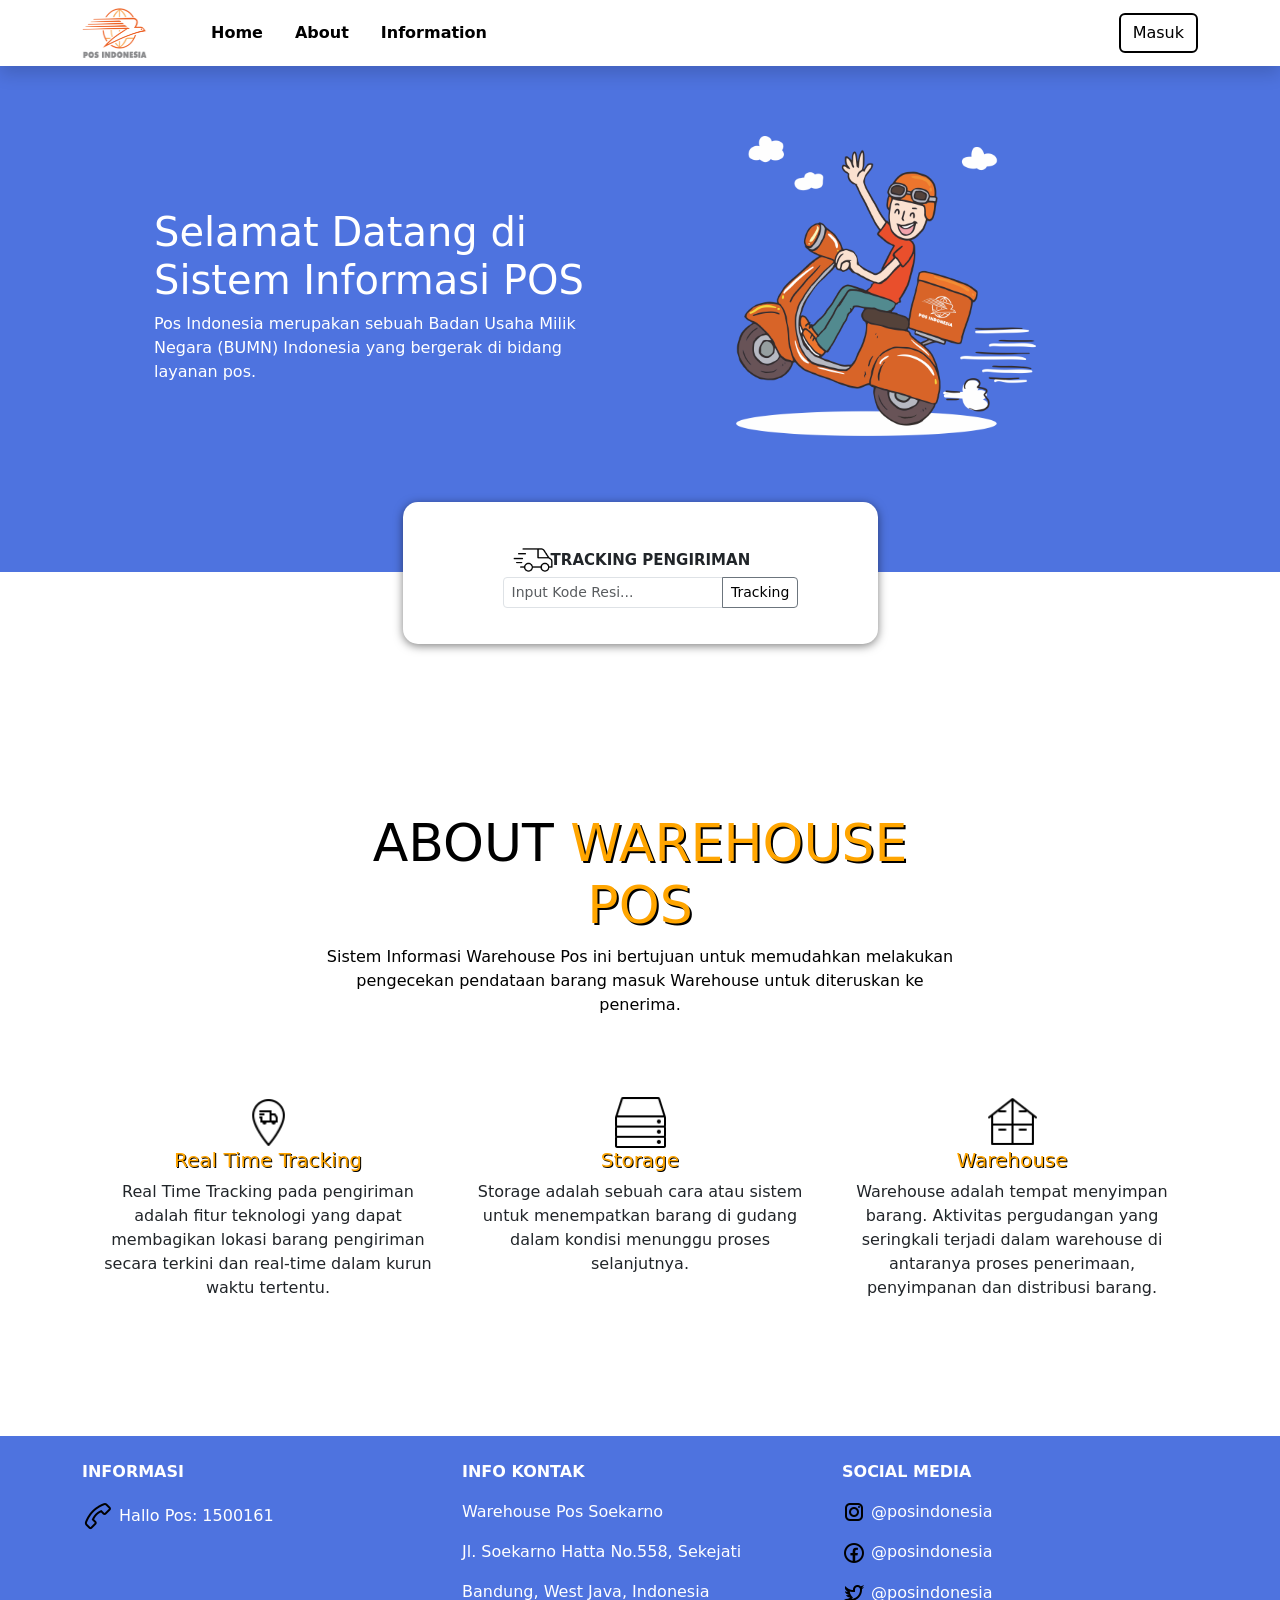
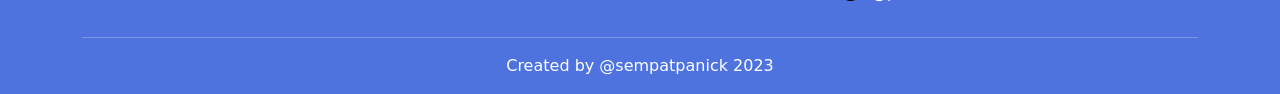
==== commit cb5e8c45: "Update Terakhir" ====
--- a/index.html
+++ b/index.html
@@ -47,7 +47,7 @@
           <p>Pos Indonesia merupakan sebuah Badan Usaha Milik Negara (BUMN) Indonesia yang bergerak di bidang layanan
             pos.</p>
         </div>
-        <div class="img-maskot col ms-5 p-5">
+        <div class="img-maskot col-md-6 p-5">
           <img src="assets/images/maskotpos.png" alt="Bootstrap" width="300" height="300" class="mx-5">
         </div>
       </div>
